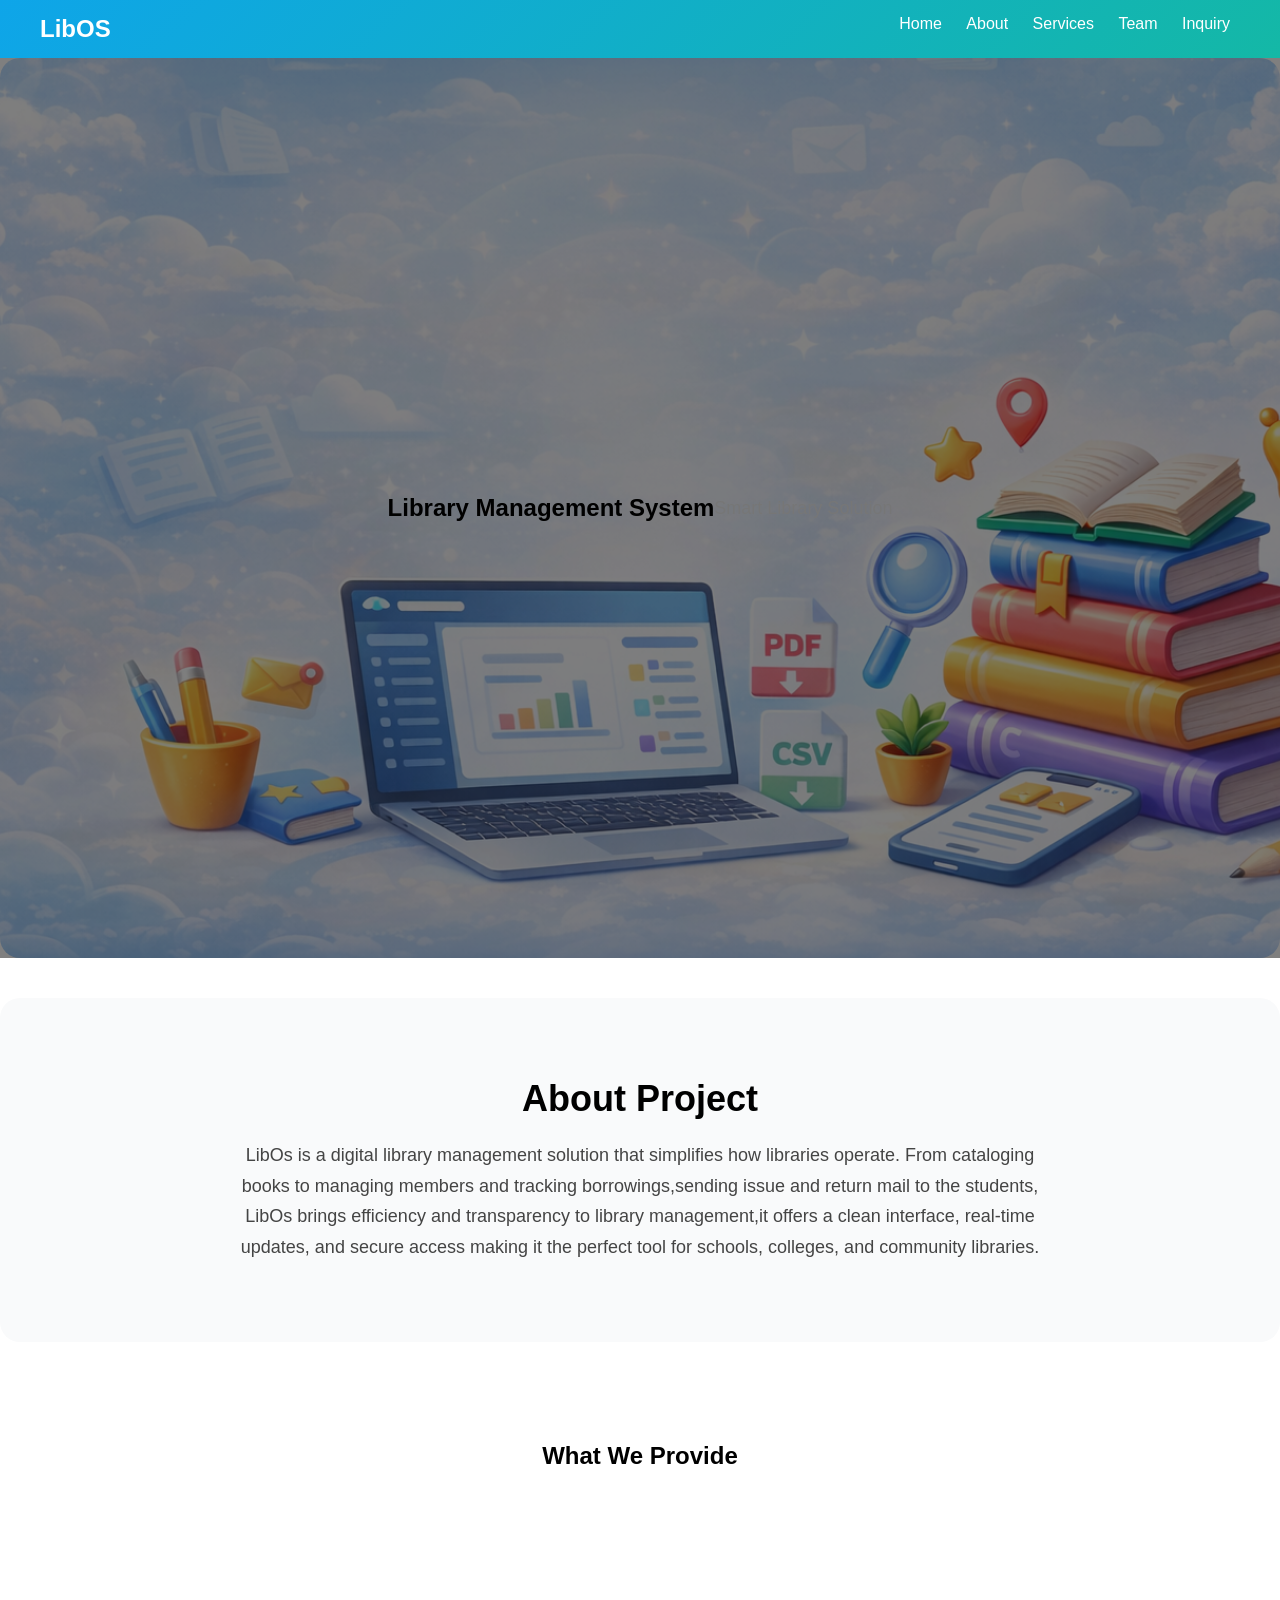
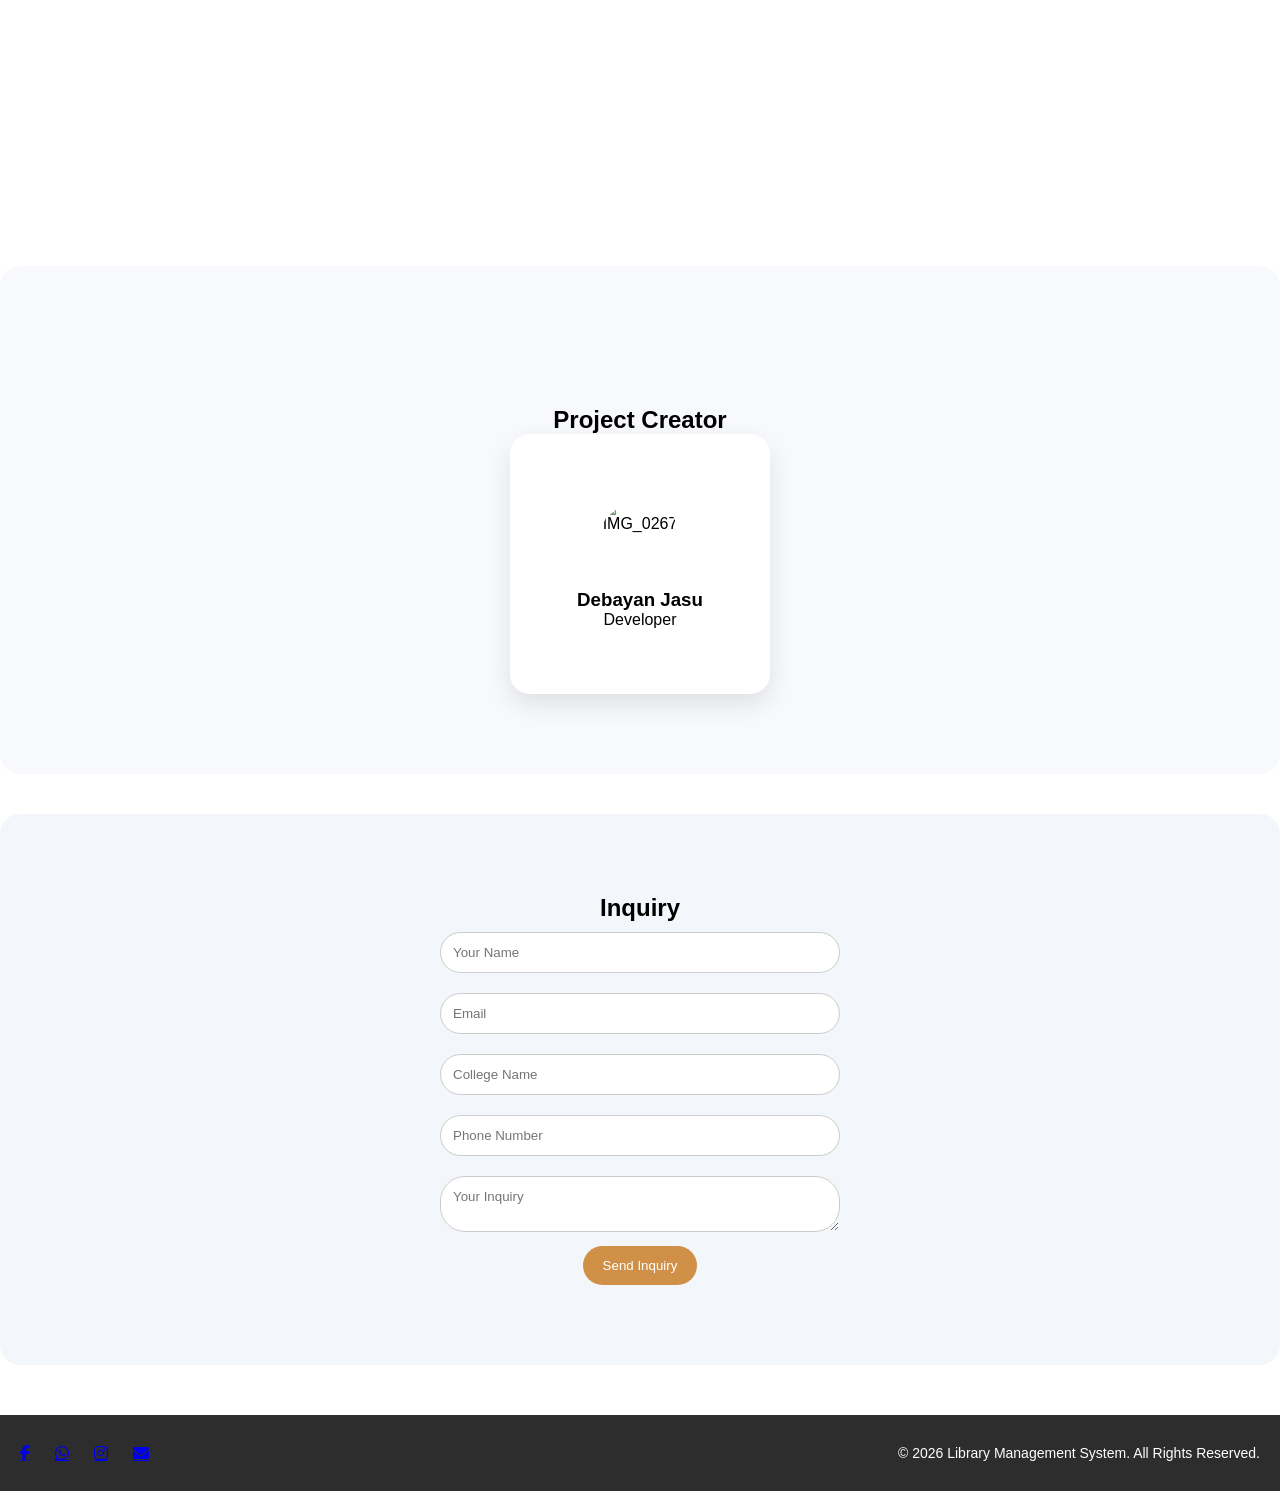
==== index.html @ 3db8cf83 "added" ====
<!DOCTYPE html>
<html lang="en">
<head>
    <meta charset="UTF-8">
    <meta name="viewport" content="width=device-width, initial-scale=1.0">
    <title>Library Management System</title>
    <link rel="icon" type="image/png" href="favicon.png">
    <link rel="stylesheet" href="indexstyle.css">
    <link href="https://unpkg.com/aos@2.3.4/dist/aos.css" rel="stylesheet">
    <link rel="stylesheet" href="https://cdnjs.cloudflare.com/ajax/libs/font-awesome/6.5.0/css/all.min.css">
</head>
<body>
    <header>
        <h2>LibOS</h2>
        <nav>
            <a href="#home">Home</a>
            <a href="#about">About</a>
            <a href="#services">Services</a>
            <a href="#team">Team</a>
            <a href="#contact">Inquiry</a>
        </nav>
    </header>
    
    <section id="home" class="hero">
        <h2>Library Management System</h2>
        <p class="tagline">Smart Library Solution</p>
    </section>

    <section id="about">
        <h2>About Project</h2>
        <p>LibOs is a digital library management solution that simplifies how libraries operate. From cataloging books to managing members and tracking borrowings,sending issue and return mail to the students, LibOs brings efficiency and transparency to library management,it offers a clean interface, real-time updates, and secure access making it the perfect tool for schools, colleges, and community libraries. </p>
    </section>

    <section id="services">
        <h2>What We Provide</h2>
        <div class="cards">
            <div class="card">
                <h3>Book Tracking</h3>
                <p>Issue And Return Book System</p>
            </div>
            <div class="card">
                <h3>Student Records</h3>
                <p>Manage Student</p>
                <p>Add Student Using Their Email Verification</p>
            </div>
            <div class="card">
                <h3>Record Data</h3>
                <p>Record Your Essential Data</p>
                <p>Download Data In  both PDF And CSV Format</p>
            </div>
            <div class="card">
                <h3>Fine & Payments</h3>
                <p>Manage Fines And Payments</p>
            </div>
            <div class="card">
                <h3>Email Notifications</h3>
                <p>Send Email Notifications To Students For Issue And Return Reminders</p>
            </div>
            <div class="card">
                <h3>Transaction History</h3>
                <p>View And Manage Transaction Records</p>
            </div>
            <div class="card">
                <h3>Secure Login</h3>
                <p>OTP And Authentication</p>
            </div>
        </div>
    </section>

    <section id="team">
        <h2>Project Creator</h2>
        <div class="team">
            <div class="member">
                <img src="IMG_0267.JPG" alt="IMG_0267">
                <h3>Debayan Jasu</h3>
                <p>Developer</p>
            </div>
        </div>
    </section>
    <section id="contact">
        <h2>Inquiry</h2>
        <form action="https://formsubmit.co/debayanjasu5@gmail.com" method="post">
            <input type="text" name="name" placeholder="Your Name" required>
            <input type="email" name="email" placeholder="Email" required>
            <input type="text" name="college" placeholder="College Name" required>
            <input type="tel" name="phone" placeholder="Phone Number" required>
            <textarea name="message" placeholder="Your Inquiry"></textarea>
            <button type="submit">Send Inquiry</button>
        </form>
    </section>
    <script src="script.js"></script>
    <script src="http://unpkg.com/aos@2.3.4/dist/aos.js"></script>
    <footer class="footer">

    <div class="footer-container">
         <div class="social-icons">
            <a href="#"><i class="fab fa-facebook-f"></i></a>
            <a href="https://wa.me/917586953479"><i class="fab fa-whatsapp"></i></a>
            <a href="#"><i class="fab fa-instagram"></i></a>
            <a href="mailto:yourmail@gmail.com"><i class="fas fa-envelope"></i></a>
        </div>
        <div class="copyright">
            <p>© 2026 Library Management System. All Rights Reserved.</p>
        </div>
    </div>
</footer>
</body>
</html>
---- indexstyle.css ----
* {
    margin: 0;
    padding: 0;
    box-sizing: border-box;
    font-family: 'Poppins', sans-serif;
}

/* HEADER */
header {
    display: flex;
    justify-content: space-between;
    padding: 15px 40px;
    background: linear-gradient(135deg, #0ea5e9, #14b8a6);
    color: white;

    /* OPTIONAL (better UX) */
    position: sticky;
    top: 0;
    z-index: 1000;
}

nav a {
    margin: 0 10px;
    color: white;
    text-decoration: none;
}

/* HERO */
.hero {
    height: 100vh;
    background: url('bgg.png') center/cover no-repeat;
    position: relative;
    display: flex;
    justify-content: center;
    align-items: center;
    text-align: center;
}

.hero::before {
    content: "";
    position: absolute;
    top: 0;
    left: 0;
    width: 100%;
    height: 100%;
    background: rgba(0,0,0,0.5); 
}

.hero-text {
    position: relative;
    z-index: 1;
    text-align: center;
}

.hero-text h1 {
    font-size: 40px;
    margin-bottom: 10px;
}

.tagline {
    font-size: 18px;
    color: #eee;
}

/* SECTION COMMON */
section {
    margin-bottom: 40px;
    text-align: center;
    border-radius: 20px;
}

/* ABOUT */
#about {
    padding: 80px 20px;
    background: #f9fafb;
}

#about h2 {
    font-size: 36px;
    margin-bottom: 20px;
}

#about p {
    font-size: 18px;
    line-height: 1.7;
    max-width: 800px;
    margin: auto;
    color: #444;
}

/* SERVICES */
#services {
    padding: 60px 20px;
    background: #ffffff;
}

/* CARDS */
.cards {
    display: flex;
    justify-content: center;
    gap: 20px;
    flex-wrap: wrap;
    margin-top: 20px;
}

.card {
    background: rgba(255, 255, 255, 0.7);
    backdrop-filter: blur(12px);
    border-radius: 15px;
    padding: 20px;
    width: 240px;
    border: 1px solid rgba(255,255,255,0.2);
    transition: 0.4s;
    box-shadow: 0 8px 25px rgba(0,0,0,0.1);
}

.card:hover {
    transform: translateY(-10px) scale(1.03);
    box-shadow: 0 15px 35px rgba(208,144,71,0.5);
}

.card h3 {
    margin-bottom: 10px;
    color: #333;
}

.card p {
    color: #555;
}

/* INQUIRY / CONTACT */
#contact {
    background: #f3f6fb;
    padding: 80px 20px;

    /* FIX FOR SCROLL */
    scroll-margin-top: 100px;
}

form {
    max-width: 400px;
    margin: auto;
}

form input,
form textarea {
    width: 100%;
    margin: 10px 0;
    padding: 12px;
    border-radius: 25px;
    border: 1px solid #ccc;
}

button {
    padding: 12px 20px;
    background: #d09047;
    color: white;
    border: none;
    border-radius: 25px;
    cursor: pointer;
}

/* TEAM / CREATOR SECTION */
#team {
    background: #f8f9fc;
    padding: 140px 20px 80px;  /* EXTRA TOP SPACE */

    /* 🔥 MAIN FIX */
    scroll-margin-top: 120px;
}

/* GRID */
.team {
    display: flex;
    justify-content: center;
    align-items: center;
}

/* SINGLE CREATOR CARD (SQUARE) */
.member {
    width: 260px;
    height: 260px;

    background: #ffffff;
    padding: 20px;
    border-radius: 20px;

    display: flex;
    flex-direction: column;
    align-items: center;
    justify-content: center;

    text-align: center;

    transition: 0.3s;
    box-shadow: 0 10px 25px rgba(0,0,0,0.1);
}

.member:hover {
    transform: translateY(-8px);
    box-shadow: 0 15px 35px rgba(0, 125, 250, 0.3);
}

/* PROFILE IMAGE */
.member img {
    width: 80px;
    height: 80px;
    border-radius: 50%;
    object-fit: cover;
    margin-bottom: 10px;
}

/* RESPONSIVE */
@media(max-width:768px) {
    .cards {
        flex-direction: column;
    }
}

/* FOOTER */
.footer {
    background: #2d2d2d;
    color: white;
    padding: 30px 20px;
    margin-top: 50px;
}

.footer-container {
    display: flex;
    justify-content: space-between;
    align-items: center;
    flex-wrap: wrap;
}

.social-icons {
    display: flex;
    justify-content: center;
    align-items: center;
    gap: 25px;
}

.social-icons a {
    display: flex;
    align-items: center;
    justify-content: center;
}

.copyright {
    font-size: 14px;
}
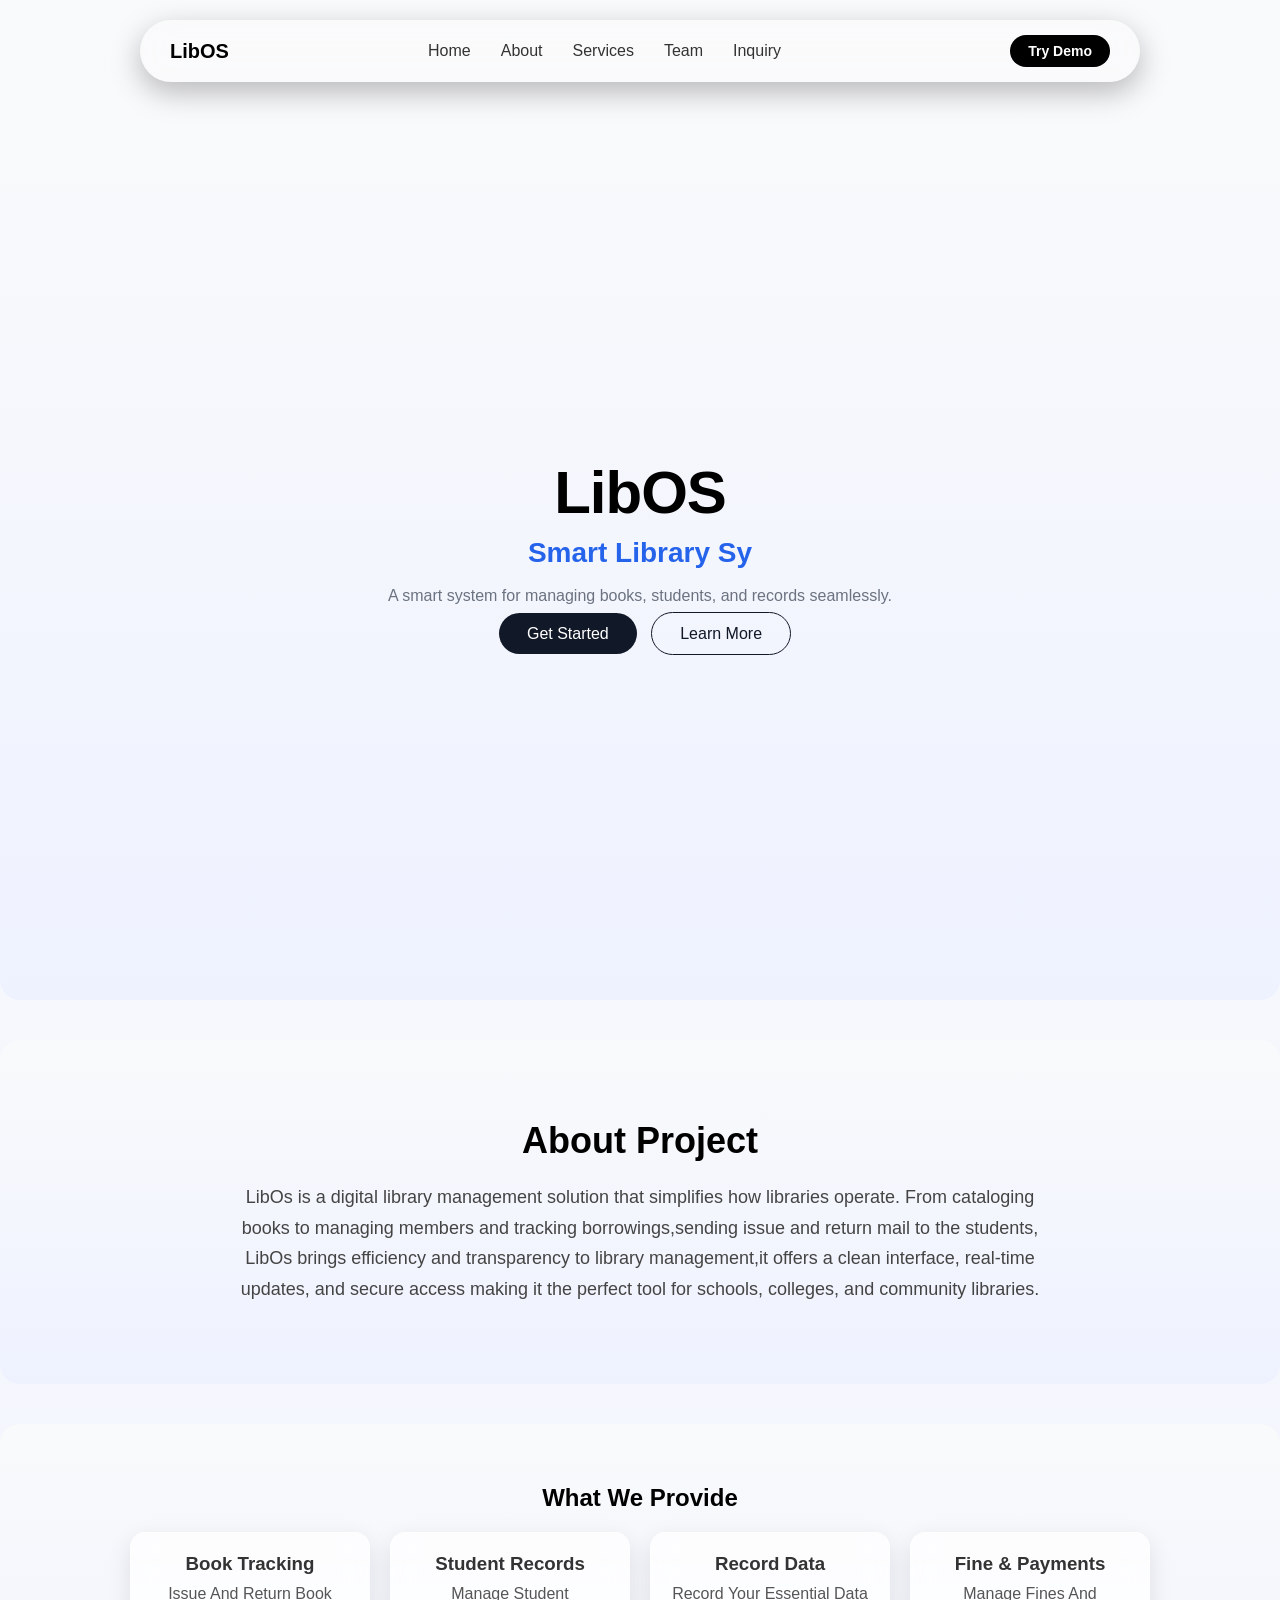
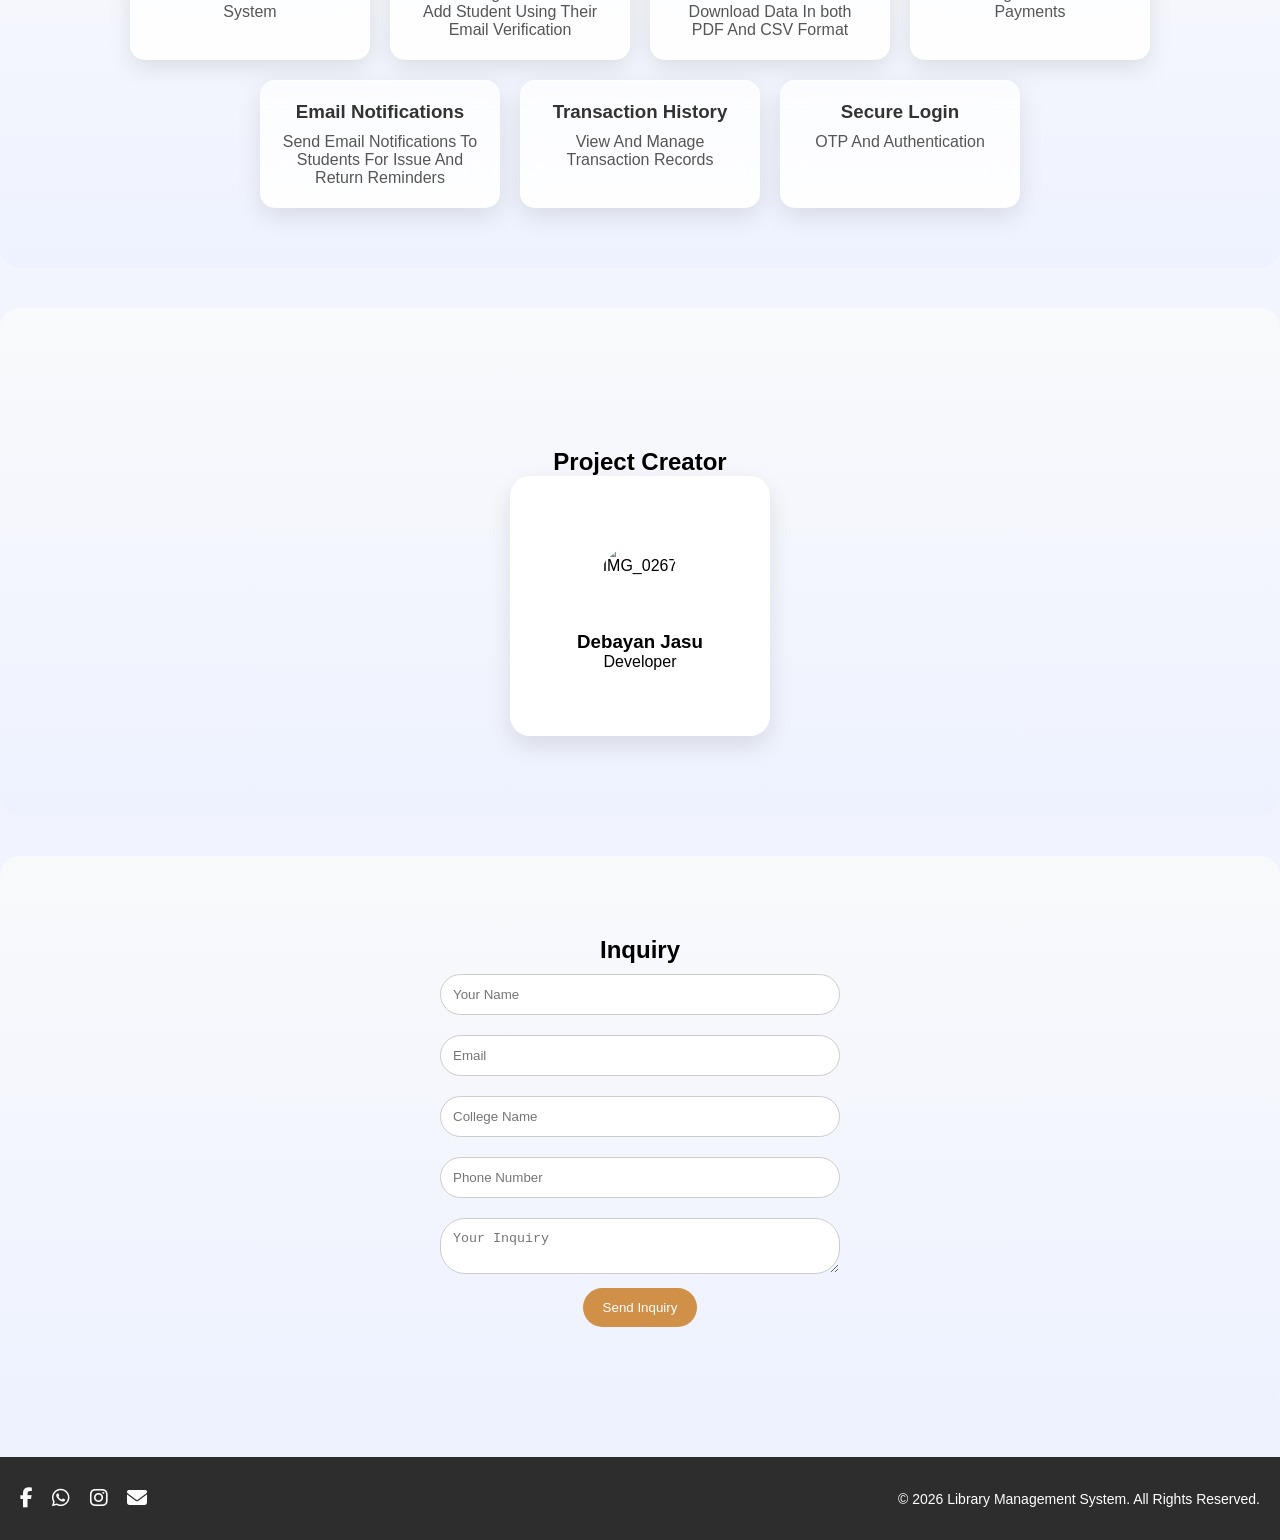
==== commit 61c3c407: "Rename main.html to index.html" ====
--- a/index.html
+++ b/index.html
@@ -3,27 +3,37 @@
 <head>
     <meta charset="UTF-8">
     <meta name="viewport" content="width=device-width, initial-scale=1.0">
-    <title>Library Management System</title>
+    <title>LibOS</title>
     <link rel="icon" type="image/png" href="favicon.png">
-    <link rel="stylesheet" href="indexstyle.css">
-    <link href="https://unpkg.com/aos@2.3.4/dist/aos.css" rel="stylesheet">
+    <link rel="stylesheet" href="main.css">
     <link rel="stylesheet" href="https://cdnjs.cloudflare.com/ajax/libs/font-awesome/6.5.0/css/all.min.css">
 </head>
 <body>
-    <header>
-        <h2>LibOS</h2>
-        <nav>
-            <a href="#home">Home</a>
-            <a href="#about">About</a>
-            <a href="#services">Services</a>
-            <a href="#team">Team</a>
-            <a href="#contact">Inquiry</a>
-        </nav>
-    </header>
-    
-    <section id="home" class="hero">
-        <h2>Library Management System</h2>
-        <p class="tagline">Smart Library Solution</p>
+    <nav class="navbar">
+        <div class="nav-container">
+        <div class="logo">LibOS</div>
+        <ul class="nav-links">
+            <li><a href="#home">Home</a></li>
+            <li><a href="#about">About</a></li>
+            <li><a href="#services">Services</a></li>
+            <li><a href="#team">Team</a></li>
+            <li><a href="#contact">Inquiry</a></li>
+        </ul>
+        <a href="login.html" class="btn">Try Demo</a>
+        </div>
+    </nav>
+    <section class="hero">
+
+       <h1 class="fade-up">LibOS</h1>
+       <h2 class="typing-text"></h2>
+         <p class="tagline fade-up">
+          A smart system for managing books, students, and records seamlessly.
+         </p>
+           <div class="hero-buttons fade-up">
+             <a href="#about" class="btn-primary">Get Started</a>
+             <a href="demo.mp4" class="btn-outline">Learn More</a>
+             </div>
+
     </section>
 
     <section id="about">
@@ -79,7 +89,7 @@
     </section>
     <section id="contact">
         <h2>Inquiry</h2>
-        <form action="https://formsubmit.co/debayanjasu5@gmail.com" method="post">
+        <form action="https://formspree.io/f/xeepabap" method="post">
             <input type="text" name="name" placeholder="Your Name" required>
             <input type="email" name="email" placeholder="Email" required>
             <input type="text" name="college" placeholder="College Name" required>
@@ -93,16 +103,56 @@
     <footer class="footer">
 
     <div class="footer-container">
-         <div class="social-icons">
+        <div class="social-icons">
             <a href="#"><i class="fab fa-facebook-f"></i></a>
-            <a href="https://wa.me/917586953479"><i class="fab fa-whatsapp"></i></a>
+            <a href="https://wa.me/917586953479?text=Hello%20I%20want%20to%20know%20about%20LibOS">
+                <i class="fab fa-whatsapp"></i></a>
             <a href="#"><i class="fab fa-instagram"></i></a>
-            <a href="mailto:yourmail@gmail.com"><i class="fas fa-envelope"></i></a>
+            <a href="mailto:libos.dev@gmail.com">
+                <i class="fas fa-envelope"></i></a>
         </div>
         <div class="copyright">
             <p>© 2026 Library Management System. All Rights Reserved.</p>
         </div>
     </div>
 </footer>
+<script>
+const texts = [
+  "Smart Library System",
+  "Manage Books Easily",
+  "Track Students & Records",
+  "Fast • Secure • Modern"
+];
+
+let index = 0;
+let charIndex = 0;
+let currentText = "";
+let isDeleting = false;
+
+function typeEffect() {
+  const typingElement = document.querySelector(".typing-text");
+
+  if (!typingElement) return;
+
+  if (!isDeleting && charIndex < texts[index].length) {
+    currentText += texts[index][charIndex];
+    charIndex++;
+  } 
+  else if (isDeleting && charIndex > 0) {
+    currentText = currentText.slice(0, -1);
+    charIndex--;
+  } 
+  else {
+    isDeleting = !isDeleting;
+    if (!isDeleting) index = (index + 1) % texts.length;
+  }
+
+  typingElement.textContent = currentText;
+
+  setTimeout(typeEffect, isDeleting ? 50 : 100);
+}
+
+typeEffect();
+</script>
 </body>
-</html>+</html>
--- a/main.css
+++ b/main.css
@@ -0,0 +1,365 @@
+* {
+    margin: 0;
+    padding: 0;
+    box-sizing: border-box;
+}
+body{
+    padding-top: 100px;
+    font-family: 'poppins', sans-serif;
+    background:linear-gradient(180deg, #f9fafb, #eef2ff);
+}
+header {
+    display: flex;
+}
+.logo{
+    font-size: 20px;
+    font-weight: bold;
+}
+.btn{
+    margin-left: 30px;
+    text-decoration: none;
+    color: black;
+    font-weight: bold;
+}
+.btn{
+    background: black;
+    color: white;
+    padding: 8px 18px;
+    border-radius: 20px;
+    text-decoration: none;
+    font-size: 14px;
+}
+.btn{
+    transition: 0.3s ease;
+}
+.btn:hover{
+    background:#333;
+}
+.navbar{
+    position: sticky;
+    top: 20px;
+    z-index: 9999;
+    display: flex;
+    justify-content: center;
+}
+.nav-links{
+    list-style: none;
+    display: flex;
+    gap: 30px;
+}
+.nav-links li{
+    list-style: none;
+}
+.nav-links a{
+    text-decoration: none;
+    color: #333;
+    position: relative;
+    padding: 5px 0;
+}
+.nav-links a::after{
+    content: "";
+    position: absolute;
+    left: 0;
+    bottom: -3px;
+    width: 0%;
+    height: 2px;
+    background: black;
+    transition: 0.3s ease;
+}
+.nav-links a:hover:after,
+.nav-links a.active::after{
+    width: 100%;
+}
+.nav-container{
+    position: fixed;
+    top: 20px;
+    left: 50%;
+    z-index: 9999;
+    transform: translateX(-50%);
+    width: 90%;
+    max-width: 1000px;
+    background: #ffffff26;
+    backdrop-filter: blur(15px);
+    padding: 15px 30px;
+    border-radius: 50px;
+    display: flex;
+    justify-content: space-between;
+    align-items: center;
+    box-shadow: 0 10px 30px #00000044;
+    animation: anime 0.5s ease forwards;
+}
+@keyframes anime{
+    from{
+        opacity: 0;
+        transform: translate(-50%, -40px);
+    }
+    to{
+        opacity: 1;
+        transform: translate(-50%,0);
+    }
+}
+.hero {
+    height: 100vh;
+    display: flex;
+    flex-direction: column;
+    justify-content: center;
+    align-items: center;
+
+    text-align: center;
+    background: linear-gradient(180deg, #f9fafb, #eef2ff);
+}
+.hero h1 {
+    font-size: 60px;
+    font-weight: 700;
+    letter-spacing: -1px;
+    margin-bottom: 10px;
+}
+.typing-text {
+    font-size: 28px;
+    color: #2563eb;
+    height: 40px;
+}
+.tagline {
+    margin-top: 10px;
+    color: #6b7280;
+    max-width: 600px;
+}
+.hero-buttons {
+    margin-top: 20px;
+}
+
+.btn-primary {
+    background: #111827;
+    color: white;
+    padding: 12px 28px;
+    border-radius: 25px;
+    text-decoration: none;
+    margin: 10px;
+    transition: 0.3s;
+}
+
+.btn-primary:hover {
+    transform: scale(1.05);
+}
+
+.btn-outline {
+    border: 1px solid #111827;
+    padding: 12px 28px;
+    border-radius: 25px;
+    text-decoration: none;
+    color: #111827;
+}
+.fade-up {
+    opacity: 0;
+    transform: translateY(30px);
+    animation: fadeUp 1s ease forwards;
+}
+
+.fade-up:nth-child(1) { animation-delay: 0.2s; }
+.fade-up:nth-child(2) { animation-delay: 0.4s; }
+.fade-up:nth-child(3) { animation-delay: 0.6s; }
+
+@keyframes fadeUp {
+    to {
+        opacity: 1;
+        transform: translateY(0);
+    }
+}
+section {
+    margin-bottom: 40px;
+    text-align: center;
+    border-radius: 20px;
+}
+#about {
+    padding: 80px 20px;
+    background: linear-gradient(180deg, #f9fafb, #eef2ff);;
+}
+
+#about h2 {
+    font-size: 36px;
+    margin-bottom: 20px;
+}
+
+#about p {
+    font-size: 18px;
+    line-height: 1.7;
+    max-width: 800px;
+    margin: auto;
+    color: #444;
+}
+#services {
+    padding: 60px 20px;
+    background:linear-gradient(180deg, #f9fafb, #eef2ff);
+}
+
+.cards {
+    display: flex;
+    justify-content: center;
+    gap: 20px;
+    flex-wrap: wrap;
+    margin-top: 20px;
+}
+.card {
+    background: linear-gradient(180deg, rgba(255, 255, 255, 0.7), rgba(255, 255, 255, 0.9));
+    backdrop-filter: blur(12px);
+    border-radius: 15px;
+    padding: 20px;
+    width: 240px;
+    border: 1px solid rgba(255,255,255,0.2);
+    transition: 0.4s;
+    box-shadow: 0 8px 25px rgba(0,0,0,0.1);
+}
+.card:hover {
+    transform: translateY(-10px) scale(1.03);
+    box-shadow: 0 15px 35px rgba(208,144,71,0.5);
+}
+.card h3 {
+    margin-bottom: 10px;
+    color: #333;
+}
+.card p {
+    color: #555;
+}
+#contact {
+    background:linear-gradient(180deg, #f9fafb, #eef2ff);
+    padding: 80px 20px;
+    scroll-margin-top: 100px;
+}
+
+form {
+    max-width: 400px;
+    margin: auto;
+}
+form input,
+form textarea {
+    width: 100%;
+    margin: 10px 0;
+    padding: 12px;
+    border-radius: 25px;
+    border: 1px solid #ccc;
+}
+button {
+    padding: 12px 20px;
+    background: #d09047;
+    color: white;
+    border: none;
+    border-radius: 25px;
+    cursor: pointer;
+}
+#team {
+    background: linear-gradient(180deg, #f9fafb, #eef2ff);
+    padding: 140px 20px 80px;
+    scroll-margin-top: 120px;
+}
+.team {
+    display: flex;
+    justify-content: center;
+    align-items: center;
+}
+.member {
+    width: 260px;
+    height: 260px;
+
+    background: #ffffff;
+    padding: 20px;
+    border-radius: 20px;
+
+    display: flex;
+    flex-direction: column;
+    align-items: center;
+    justify-content: center;
+
+    text-align: center;
+
+    transition: 0.3s;
+    box-shadow: 0 10px 25px rgba(0,0,0,0.1);
+}
+
+.member:hover {
+    transform: translateY(-8px);
+    box-shadow: 0 15px 35px rgba(0, 125, 250, 0.3);
+}
+.member img {
+    width: 80px;
+    height: 80px;
+    border-radius: 50%;
+    object-fit: cover;
+    margin-bottom: 10px;
+}
+@media(max-width:768px) {
+    .cards {
+        flex-direction: column;
+    }
+}
+.footer {
+    background: #2d2d2d;
+    color: white;
+    padding: 30px 20px;
+    margin-top: 50px;
+}
+.footer-container {
+    display: flex;
+    justify-content: space-between;
+    align-items: center;
+    flex-wrap: wrap;
+}
+.social-icons a {
+    color: white;
+    margin-right: 15px;
+    font-size: 20px;
+    transition: 0.3s;
+}
+.social-icons a:hover {
+    color: #d09047;
+    transform: scale(1.2);
+}
+.copyright {
+    font-size: 14px;
+}
+@media (max-width: 768px) {
+
+    /* Navbar becomes vertical */
+    .navbar {
+        flex-direction: column;
+        gap: 10px;
+    }
+
+    /* Reduce padding */
+    body {
+        padding: 10px;
+    }
+
+    /* Make containers full width */
+    .container {
+        width: 100%;
+        padding: 15px;
+    }
+
+    /* Login form responsive */
+    .main {
+        flex-direction: column;
+    }
+
+    .form-img {
+        display: none; /* Hide image on mobile */
+    }
+
+    /* Cards stack */
+    .cards {
+        display: flex;
+        flex-direction: column;
+        gap: 15px;
+    }
+
+    .card {
+        width: 100%;
+    }
+
+    /* Buttons full width */
+    button {
+        width: 100%;
+    }
+}
+html {
+    scroll-behavior: smooth;
+}
